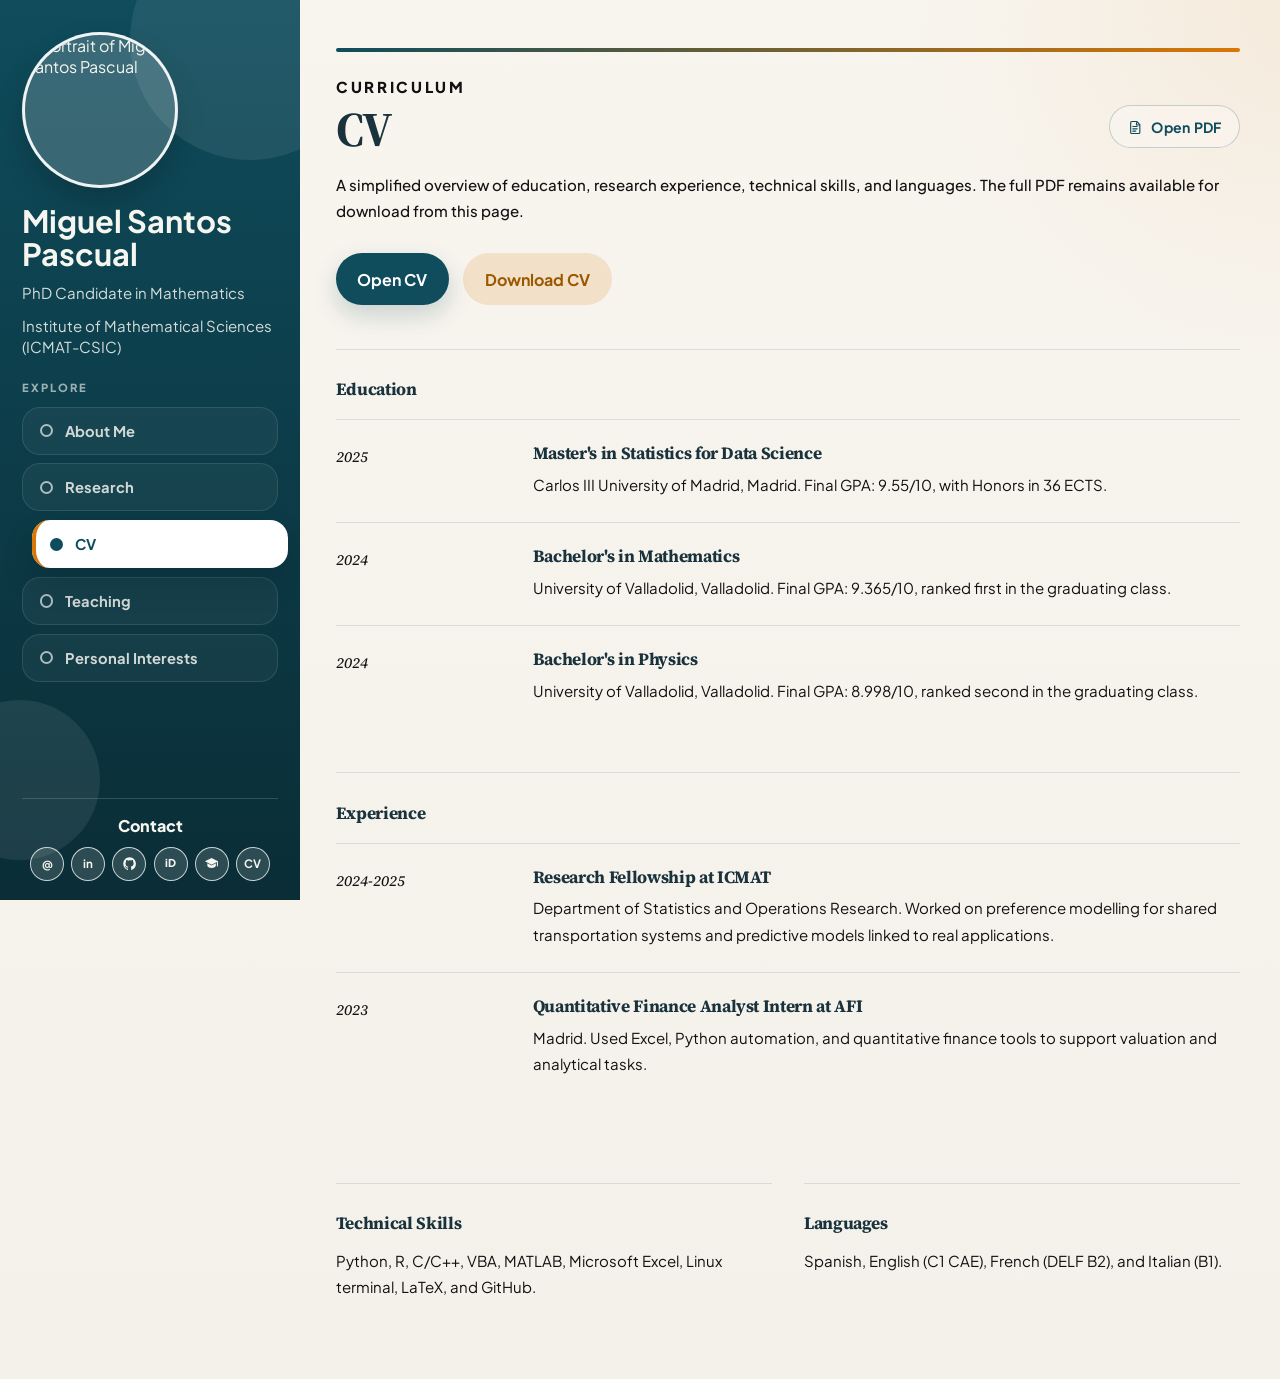
==== cv.html @ 4fe79783 "mss" ====
<!DOCTYPE html>
<html lang="en">
<head>
  <meta charset="UTF-8">
  <meta name="viewport" content="width=device-width, initial-scale=1.0">
  <meta name="description" content="Curriculum vitae for Miguel Santos Pascual.">
  <title>Miguel Santos Pascual | CV</title>
  <link rel="preconnect" href="https://fonts.googleapis.com">
  <link rel="preconnect" href="https://fonts.gstatic.com" crossorigin>
  <link href="https://fonts.googleapis.com/css2?family=Plus+Jakarta+Sans:wght@400;500;600;700;800&family=Source+Serif+4:opsz,wght@8..60,500;8..60,700&display=swap" rel="stylesheet">
  <link rel="stylesheet" href="assets/css/styles.css">
</head>
<body>
  <div class="page-shell">
    <aside class="sidebar">
      <div class="sidebar__inner">
        <div class="avatar">
          <img src="assets/img/profile.jpg" alt="Portrait of Miguel Santos Pascual">
        </div>

        <div class="profile-block">
          <h1>Miguel Santos Pascual</h1>
          <p class="profile-role">PhD Candidate in Mathematics</p>
          <p class="profile-location">Institute of Mathematical Sciences (ICMAT-CSIC)</p>
        </div>

        <nav class="section-nav" aria-label="Section navigation">
          <p class="section-nav__label">Explore</p>
          <a class="section-nav__link" href="index.html">About Me</a>
          <a class="section-nav__link" href="research.html">Research</a>
          <a class="section-nav__link is-active" href="cv.html" aria-current="page">CV</a>
          <a class="section-nav__link" href="teaching.html">Teaching</a>
          <a class="section-nav__link" href="interests.html">Personal Interests</a>
        </nav>

        <footer class="sidebar-footer">
          <p class="sidebar-footer__title">Contact</p>
          <div class="social-links social-links--footer">
            <a href="https://www.icmat.es/people/miguel-santos-2/" aria-label="ICMAT profile" target="_blank" rel="noreferrer">
              <span aria-hidden="true">@</span>
            </a>
            <a href="https://www.linkedin.com/in/miguel-santos-pascual-a18722290/" aria-label="LinkedIn" target="_blank" rel="noreferrer">
              <span aria-hidden="true">in</span>
            </a>
            <a href="https://github.com/MiguelSantPasc" aria-label="GitHub" target="_blank" rel="noreferrer">
              <svg class="social-icon" viewBox="0 0 24 24" aria-hidden="true">
                <path d="M12 2C6.48 2 2 6.6 2 12.27c0 4.54 2.87 8.39 6.84 9.75.5.1.66-.22.66-.5v-1.73c-2.78.62-3.37-1.37-3.37-1.37-.45-1.2-1.11-1.52-1.11-1.52-.91-.64.07-.63.07-.63 1 .08 1.53 1.06 1.53 1.06.9 1.57 2.35 1.12 2.92.86.09-.67.35-1.12.63-1.38-2.22-.26-4.56-1.14-4.56-5.09 0-1.12.39-2.03 1.03-2.75-.1-.27-.45-1.3.1-2.7 0 0 .84-.28 2.75 1.05A9.3 9.3 0 0 1 12 6.84c.85 0 1.71.12 2.51.36 1.91-1.33 2.75-1.05 2.75-1.05.55 1.4.2 2.43.1 2.7.64.72 1.03 1.63 1.03 2.75 0 3.96-2.34 4.82-4.57 5.08.36.32.69.95.69 1.92v2.85c0 .28.18.61.67.5A10.26 10.26 0 0 0 22 12.27C22 6.6 17.52 2 12 2Z" fill="currentColor"/>
              </svg>
            </a>
            <a href="https://orcid.org/my-orcid?orcid=0009-0005-3973-8576" aria-label="ORCID" target="_blank" rel="noreferrer">
              <span class="social-icon-text social-icon-text--orcid" aria-hidden="true">iD</span>
            </a>
            <a href="https://scholar.google.es/citations?user=7MgIqfgAAAAJ&hl=es&oi=ao" aria-label="Google Scholar" target="_blank" rel="noreferrer">
              <svg class="social-icon" viewBox="0 0 24 24" aria-hidden="true">
                <path d="M12 3 1.5 8.4 12 13.8l8.36-4.3V16H22V8.4Zm-6.75 8.6V15c0 2.2 3.05 4 6.75 4s6.75-1.8 6.75-4v-3.4L12 15.1Z" fill="currentColor"/>
              </svg>
            </a>
            <a href="assets/documents/CV.pdf" aria-label="Curriculum Vitae" target="_blank" rel="noreferrer">
              <span aria-hidden="true">CV</span>
            </a>
          </div>
        </footer>
      </div>
    </aside>

    <main class="content content--single">
      <article class="page-panel">
        <p class="section-tag">Curriculum</p>
        <div class="section-heading">
          <h2>CV</h2>
          <a class="resource-link resource-link--primary" href="assets/documents/CV.pdf" target="_blank" rel="noreferrer" aria-label="Open curriculum vitae">
            <svg class="resource-link__icon" viewBox="0 0 24 24" aria-hidden="true">
              <path d="M7 3.75h7.7l4.55 4.55V20.25a1.5 1.5 0 0 1-1.5 1.5H7a1.5 1.5 0 0 1-1.5-1.5V5.25A1.5 1.5 0 0 1 7 3.75Zm7.25 1.8v3.5h3.5" fill="none" stroke="currentColor" stroke-linecap="round" stroke-linejoin="round" stroke-width="1.7"/>
              <path d="M8.75 11.25h6.5M8.75 14.75h6.5M8.75 18.25h4.25" fill="none" stroke="currentColor" stroke-linecap="round" stroke-width="1.7"/>
            </svg>
            <span>Open PDF</span>
          </a>
        </div>

        <p class="lead">
          A simplified overview of education, research experience, technical skills, and
          languages. The full PDF remains available for download from this page.
        </p>

        <div class="button-row">
          <a class="button-link" href="assets/documents/CV.pdf" target="_blank" rel="noreferrer">Open CV</a>
          <a class="button-link button-link--secondary" href="assets/documents/CV.pdf" download>Download CV</a>
        </div>

        <section class="page-section page-section--spaced">
          <h3>Education</h3>
          <div class="entry-list">
            <article class="entry">
              <p class="entry__meta">2025</p>
              <div class="entry__body">
                <h4>Master's in Statistics for Data Science</h4>
                <p>Carlos III University of Madrid, Madrid. Final GPA: 9.55/10, with Honors in 36 ECTS.</p>
              </div>
            </article>
            <article class="entry">
              <p class="entry__meta">2024</p>
              <div class="entry__body">
                <h4>Bachelor's in Mathematics</h4>
                <p>University of Valladolid, Valladolid. Final GPA: 9.365/10, ranked first in the graduating class.</p>
              </div>
            </article>
            <article class="entry">
              <p class="entry__meta">2024</p>
              <div class="entry__body">
                <h4>Bachelor's in Physics</h4>
                <p>University of Valladolid, Valladolid. Final GPA: 8.998/10, ranked second in the graduating class.</p>
              </div>
            </article>
          </div>
        </section>

        <section class="page-section page-section--spaced">
          <h3>Experience</h3>
          <div class="entry-list">
            <article class="entry">
              <p class="entry__meta">2024-2025</p>
              <div class="entry__body">
                <h4>Research Fellowship at ICMAT</h4>
                <p>Department of Statistics and Operations Research. Worked on preference modelling for shared transportation systems and predictive models linked to real applications.</p>
              </div>
            </article>
            <article class="entry">
              <p class="entry__meta">2023</p>
              <div class="entry__body">
                <h4>Quantitative Finance Analyst Intern at AFI</h4>
                <p>Madrid. Used Excel, Python automation, and quantitative finance tools to support valuation and analytical tasks.</p>
              </div>
            </article>
          </div>
        </section>

        <div class="page-split page-split--tight">
          <section class="page-section page-section--spaced">
            <h3>Technical Skills</h3>
            <p>Python, R, C/C++, VBA, MATLAB, Microsoft Excel, Linux terminal, LaTeX, and GitHub.</p>
          </section>

          <section class="page-section page-section--spaced">
            <h3>Languages</h3>
            <p>Spanish, English (C1 CAE), French (DELF B2), and Italian (B1).</p>
          </section>
        </div>
      </article>
    </main>
  </div>
</body>
</html>
---- assets/css/styles.css ----
:root {
  --bg: #f4f1ea;
  --surface: rgba(255, 255, 255, 0.84);
  --surface-strong: #ffffff;
  --sidebar: linear-gradient(180deg, #0f4c5c 0%, #0a2d36 100%);
  --sidebar-width: clamp(300px, 24vw, 300px);
  --content-gap: clamp(1.4rem, 2.8vw, 2.8rem);
  --sidebar-text: #f6f6f1;
  --ink: #19323c;
  --muted: #5f6e76;
  --accent: #d97706;
  --accent-soft: rgba(217, 119, 6, 0.16);
  --section-active: #0f4c5c;
  --border: rgba(25, 50, 60, 0.12);
  --shadow: 0 24px 60px rgba(15, 38, 47, 0.12);
}

* {
  box-sizing: border-box;
}

html {
  scroll-behavior: smooth;
}

body {
  margin: 0;
  min-height: 100vh;
  font-family: "Plus Jakarta Sans", sans-serif;
  color: var(--ink);
  background:
    radial-gradient(circle at top right, rgba(217, 119, 6, 0.08), transparent 20%),
    linear-gradient(180deg, #f8f5ef 0%, var(--bg) 100%);
}

a {
  color: inherit;
  text-decoration: none;
}

.page-shell {
  position: relative;
  min-height: 100vh;
}

.sidebar {
  position: fixed;
  inset: 0 auto 0 0;
  width: var(--sidebar-width);
  height: 100vh;
  z-index: 20;
  background: var(--sidebar);
  color: var(--sidebar-text);
  overflow: hidden;
}

.sidebar::before,
.sidebar::after {
  content: "";
  position: absolute;
  border-radius: 999px;
  background: rgba(255, 255, 255, 0.08);
}

.sidebar::before {
  width: 240px;
  height: 240px;
  top: -80px;
  right: -70px;
}

.sidebar::after {
  width: 160px;
  height: 160px;
  bottom: 40px;
  left: -60px;
}

.sidebar__inner {
  display: flex;
  flex-direction: column;
  gap: 1rem;
  padding: 2rem 1.35rem 1.2rem;
  min-height: 100%;
  overflow-y: auto;
}

.avatar {
  width: 156px;
  height: 156px;
  overflow: hidden;
  border-radius: 50%;
  border: 3px solid rgba(255, 255, 255, 0.92);
  background: rgba(255, 255, 255, 0.18);
  box-shadow: 0 14px 28px rgba(0, 0, 0, 0.18);
}

.avatar img {
  width: 100%;
  height: 100%;
  display: block;
  object-fit: cover;
}

.section-tag {
  margin: 0 0 0.35rem;
  text-transform: uppercase;
  letter-spacing: 0.18em;
  font-size: 0.72rem;
  font-weight: 800;
}

.profile-block h1 {
  margin: 0;
  font-size: clamp(1.7rem, 2.4vw, 2.2rem);
  line-height: 1.08;
}

.profile-role,
.profile-location {
  margin: 0.7rem 0 0;
  line-height: 1.45;
  font-size: 0.94rem;
  color: rgba(246, 246, 241, 0.86);
}

.section-nav {
  position: relative;
  display: grid;
  gap: 0.55rem;
  margin: 0.35rem 0 0.15rem;
  isolation: isolate;
}

.section-nav__label {
  margin: 0 0 0.25rem;
  font-size: 0.7rem;
  font-weight: 800;
  letter-spacing: 0.18em;
  text-transform: uppercase;
  color: rgba(246, 246, 241, 0.62);
}

.section-nav__link {
  position: relative;
  display: flex;
  align-items: center;
  gap: 0.72rem;
  width: 100%;
  min-height: 48px;
  padding: 0.82rem 1.1rem;
  border: 1px solid rgba(255, 255, 255, 0.1);
  border-radius: 18px;
  color: rgba(246, 246, 241, 0.84);
  font-size: 0.92rem;
  font-weight: 700;
  background: rgba(255, 255, 255, 0.045);
  transition:
    transform 180ms ease,
    color 180ms ease,
    border-color 180ms ease,
    background 180ms ease,
    box-shadow 180ms ease;
}

.section-nav__link::before {
  content: "";
  flex: 0 0 auto;
  width: 0.58rem;
  height: 0.58rem;
  border-radius: 999px;
  border: 2px solid rgba(255, 255, 255, 0.65);
  transition: inherit;
}

.section-nav__link::after {
  content: "";
  position: absolute;
  inset: -1px;
  border-radius: inherit;
  border-left: 4px solid var(--accent);
  background: transparent;
  opacity: 0;
  pointer-events: none;
  transition: inherit;
}

.section-nav__link:hover,
.section-nav__link:focus-visible {
  border-color: rgba(255, 255, 255, 0.24);
  color: #ffffff;
  transform: translateX(4px);
  outline: none;
}

.section-nav__link.is-active {
  z-index: 1;
  transform: translateX(10px);
  border-color: rgba(255, 255, 255, 0.08);
  color: var(--section-active);
  background: var(--surface-strong);
  box-shadow: 0 16px 30px rgba(5, 22, 27, 0.18);
}

.section-nav__link.is-active::before {
  border-color: var(--section-active);
  background: var(--section-active);
}

.section-nav__link.is-active::after {
  opacity: 1;
}

.social-links {
  display: flex;
  gap: 0.75rem;
  flex-wrap: wrap;
}

.social-links a,
.social-links button {
  min-width: 48px;
  height: 48px;
  padding: 0 0.9rem;
  display: grid;
  place-items: center;
  border-radius: 50%;
  border: 2px solid rgba(255, 255, 255, 0.75);
  background: rgba(255, 255, 255, 0.12);
  color: inherit;
  font-weight: 700;
  font-family: inherit;
  cursor: pointer;
}

.sidebar-footer {
  margin-top: auto;
  padding-top: 1rem;
  border-top: 1px solid rgba(255, 255, 255, 0.16);
  text-align: center;
}

.sidebar-footer__title {
  margin: 0 0 0.7rem;
  font-size: 1rem;
  font-weight: 800;
}

.social-links--footer {
  justify-content: center;
  gap: 0.45rem;
  flex-wrap: nowrap;
}

.social-links--footer a {
  min-width: 34px;
  width: 34px;
  height: 34px;
  padding: 0;
  border-width: 1px;
  font-size: 0.72rem;
  background: rgba(255, 255, 255, 0.14);
}

.social-links--footer button {
  min-width: 34px;
  width: 34px;
  height: 34px;
  padding: 0;
  border-width: 1px;
  font-size: 0.72rem;
  background: rgba(255, 255, 255, 0.14);
}

.social-icon {
  width: 0.95rem;
  height: 0.95rem;
}

.social-icon-text {
  line-height: 1;
}

.social-icon-text--orcid {
  font-size: 0.68rem;
  font-weight: 800;
  letter-spacing: -0.03em;
}

.sidebar-footer__status {
  min-height: 1.2rem;
  margin: 0.65rem 0 0;
  font-size: 0.78rem;
  font-weight: 700;
  color: rgba(246, 246, 241, 0.86);
}

.content {
  display: flex;
  flex-direction: column;
  align-items: flex-start;
  min-height: 100vh;
  margin-left: calc(var(--sidebar-width) + var(--content-gap));
  padding: 3rem 2.5rem 4rem 0;
}

.content--single {
  justify-content: flex-start;
  align-items: stretch;
}

.panel {
  position: relative;
  margin: 0 0 1.5rem;
  max-width: 1040px;
  width: min(1040px, calc(100vw - var(--sidebar-width) - var(--content-gap) - 2rem));
  padding: 2rem;
  border: 1px solid var(--border);
  border-radius: 26px;
  background: var(--surface);
  box-shadow: 0 18px 40px rgba(15, 38, 47, 0.08);
  scroll-margin-top: 1.5rem;
  transition:
    border-color 220ms ease,
    box-shadow 220ms ease,
    transform 220ms ease;
}

.panel.is-active {
  border-color: rgba(15, 76, 92, 0.26);
  box-shadow:
    0 26px 60px rgba(15, 38, 47, 0.16),
    inset 0 0 0 1px rgba(15, 76, 92, 0.08);
}

.panel.is-active h2 {
  color: var(--section-active);
}

.hero-panel {
  padding: 2.5rem;
}

.section-heading {
  display: flex;
  align-items: flex-start;
  justify-content: space-between;
  gap: 1rem;
  margin-bottom: 1.1rem;
}

.section-tag {
  color: var(--accent);
}

.panel h2,
.page-panel h2 {
  margin: 0;
  font-family: "Source Serif 4", serif;
  font-size: clamp(2.15rem, 3.8vw, 3.4rem);
  line-height: 1;
  letter-spacing: -0.03em;
}

.lead--secondary {
  margin-top: 1.1rem;
}

.lead,
.page-panel p,
.timeline p,
.info-card p,
.project-card p,
.research-item p,
.teaching-card p,
.interest-placeholder p {
  color: #111111;
  line-height: 1.74;
  font-size: 0.94rem;
}

.hero-stats {
  display: grid;
  grid-template-columns: repeat(3, minmax(0, 1fr));
  gap: 1rem;
  margin-top: 2rem;
}

.hero-stats article,
.info-card,
.project-card {
  border-radius: 22px;
  border: 1px solid var(--border);
  background: var(--surface-strong);
}

.hero-stats article {
  padding: 1.35rem;
}

.stat-value {
  display: block;
  margin-bottom: 0.35rem;
  color: var(--accent);
  font-size: 2rem;
  font-weight: 800;
}

.stat-label {
  color: var(--muted);
  font-weight: 600;
}

.grid-two {
  display: grid;
  grid-template-columns: repeat(2, minmax(0, 1fr));
  gap: 1rem;
  margin-top: 1.5rem;
}

.info-card {
  padding: 1.4rem;
}

.info-card h3,
.project-card h3,
.timeline h3 {
  margin: 0 0 0.5rem;
  font-size: 1.15rem;
}

.timeline {
  display: grid;
  gap: 1rem;
  margin-top: 1.5rem;
}

.timeline article {
  display: grid;
  grid-template-columns: 180px minmax(0, 1fr);
  gap: 1rem;
  align-items: start;
  padding-bottom: 1rem;
  border-bottom: 1px solid var(--border);
}

.timeline article:last-child {
  border-bottom: 0;
  padding-bottom: 0;
}

.timeline-year {
  display: inline-block;
  padding: 0.45rem 0.8rem;
  border-radius: 999px;
  background: var(--accent-soft);
  color: #9a5800;
  font-weight: 800;
  font-size: 0.9rem;
}

.button-link {
  display: inline-flex;
  margin-top: 0;
  padding: 0.95rem 1.35rem;
  border-radius: 999px;
  background: #0f4c5c;
  color: #fff;
  font-weight: 700;
  box-shadow: 0 10px 24px rgba(15, 76, 92, 0.2);
}

.button-link--secondary {
  background: var(--accent-soft);
  color: #9a5800;
  box-shadow: none;
}

.button-link--light {
  background: rgba(255, 255, 255, 0.16);
  color: #fff;
  box-shadow: none;
}

.resource-link {
  display: inline-flex;
  align-items: center;
  justify-content: center;
  width: 2.65rem;
  height: 2.65rem;
  border-radius: 999px;
  border: 1px solid rgba(15, 76, 92, 0.22);
  background: rgba(255, 255, 255, 0.28);
  color: var(--section-active);
  box-shadow: none;
}

.resource-link--primary {
  gap: 0.5rem;
  width: auto;
  padding: 0.78rem 1.08rem;
  border-radius: 999px;
  font-size: 0.88rem;
  font-weight: 700;
  letter-spacing: 0.02em;
}

.resource-link__icon {
  width: 1rem;
  height: 1rem;
  flex: 0 0 auto;
}

.button-row {
  display: flex;
  gap: 0.9rem;
  flex-wrap: wrap;
  margin-top: 1.8rem;
}

.project-list {
  display: grid;
  gap: 1rem;
  margin-top: 1.5rem;
}

.grid-two--spaced {
  margin-top: 1rem;
}

.research-stack {
  display: grid;
  gap: 1.3rem;
  margin-top: 1.6rem;
}

.research-group {
  display: grid;
  gap: 0.85rem;
}

.research-group h3,
.teaching-card h3 {
  margin: 0;
  font-size: 1.15rem;
}

.research-item,
.teaching-card,
.interest-placeholder {
  border-radius: 22px;
  border: 1px solid var(--border);
  background: var(--surface-strong);
}

.research-item,
.teaching-card {
  padding: 1.35rem;
}

.research-item__top {
  display: flex;
  align-items: center;
  gap: 0.75rem;
  margin-bottom: 0.9rem;
}

.research-item h4 {
  margin: 0 0 0.65rem;
  font-size: 1.08rem;
  line-height: 1.35;
}

.research-meta,
.teaching-meta {
  color: #8a5a15;
  font-size: 0.82rem;
  font-weight: 800;
  letter-spacing: 0.04em;
  text-transform: uppercase;
}

.research-item--empty,
.research-item--placeholder {
  background: rgba(255, 255, 255, 0.55);
}

.research-item--empty p,
.research-item--placeholder p {
  margin-bottom: 0;
}

.timeline--compact {
  margin-top: 1rem;
}

.teaching-list {
  display: grid;
  gap: 1rem;
  margin-top: 1.5rem;
}

.interest-placeholder {
  margin-top: 1.5rem;
  padding: 1.5rem;
}

.project-card {
  display: flex;
  justify-content: space-between;
  gap: 1rem;
  align-items: center;
  padding: 1.4rem;
}

.project-card a {
  flex-shrink: 0;
  padding: 0.8rem 1rem;
  border-radius: 999px;
  background: var(--accent-soft);
  color: #9a5800;
  font-weight: 700;
}

.page-panel {
  position: relative;
  margin: 0 0 1.5rem;
  max-width: 1120px;
  width: min(1120px, calc(100vw - var(--sidebar-width) - var(--content-gap) - 2.5rem));
  margin-bottom: 0;
  padding: 0;
  border: 0;
  border-radius: 0;
  background: transparent;
  box-shadow: none;
}

.page-panel::before {
  content: "";
  display: block;
  width: 100%;
  height: 4px;
  margin-bottom: 1.35rem;
  border-radius: 999px;
  background: linear-gradient(90deg, #0f4c5c 0%, #d97706 100%);
}

.page-panel > p,
.page-section > p {
  max-width: none;
}

.page-panel .lead {
  max-width: none;
  font-size: clamp(0.94rem, 1.15vw, 1rem);
  line-height: 1.76;
  font-weight: 500;
}

.page-section h3,
.page-panel h3 {
  margin: 0 0 0.8rem;
  font-family: "Source Serif 4", serif;
  font-size: clamp(1.08rem, 1.3vw, 1.32rem);
  line-height: 1.1;
  letter-spacing: -0.02em;
}

.page-section--spaced {
  margin-top: 2.75rem;
  padding-top: 1.9rem;
  border-top: 1px solid var(--border);
}

.page-split {
  display: grid;
  grid-template-columns: repeat(2, minmax(0, 1fr));
  gap: 2.4rem;
  margin-top: 2.35rem;
}

.page-split--tight {
  gap: 2rem;
}

.entry-list {
  margin-top: 1.25rem;
  border-top: 1px solid var(--border);
}

.entry {
  display: grid;
  grid-template-columns: 165px minmax(0, 1fr);
  gap: 2rem;
  padding: 1.5rem 0;
  border-bottom: 1px solid var(--border);
}

.entry:last-child {
  border-bottom: 0;
}

.entry__meta {
  margin: 0;
  color: #6f6255;
  font-family: "Source Serif 4", serif;
  font-size: 0.98rem;
  font-weight: 500;
  letter-spacing: 0;
  text-transform: none;
  font-style: italic;
}

.entry__body h4 {
  margin: 0 0 0.5rem;
  font-family: "Source Serif 4", serif;
  font-size: 1.08rem;
  line-height: 1.15;
  letter-spacing: -0.02em;
  color: var(--ink);
}

.entry__body p {
  margin: 0;
  max-width: none;
}

.entry__heading {
  display: flex;
  align-items: flex-start;
  justify-content: space-between;
  gap: 1.1rem;
}

.empty-state {
  margin: 1rem 0 0;
  color: #4f5f66;
  font-size: 1.02rem;
  font-style: italic;
}

.soft-note {
  margin: 1.6rem 0 0;
  max-width: 62ch;
  padding: 0 0 0 1rem;
  border-left: 3px solid var(--accent);
  background: transparent;
  color: #111111;
}

@media (max-width: 980px) {
  .page-shell {
    display: block;
  }

  .sidebar {
    position: relative;
    inset: auto;
    width: auto;
    height: auto;
  }

  .sidebar__inner {
    position: static;
    min-height: auto;
    overflow-y: visible;
  }

  .content {
    width: auto;
    margin-left: 0;
    padding-top: 0;
    padding-left: 1rem;
  }

  .section-nav__link::after {
    inset: -1px;
  }

  .section-nav {
    margin-right: 0;
  }

  .section-nav__link {
    border-radius: 18px;
  }

  .section-nav__link:hover,
  .section-nav__link:focus-visible,
  .section-nav__link.is-active {
    transform: translateX(0);
  }

  .panel,
  .page-panel {
    width: min(1040px, 100%);
  }

  .page-split,
  .entry {
    grid-template-columns: 1fr;
  }
}

@media (max-width: 720px) {
  .content,
  .sidebar__inner {
    padding-left: 1rem;
    padding-right: 1rem;
  }

  .section-nav__link {
    min-height: 44px;
    padding: 0.75rem 0.95rem;
  }

  .section-heading {
    flex-direction: column;
    align-items: flex-start;
  }

  .page-panel h2 {
    font-size: clamp(1.95rem, 8vw, 2.5rem);
  }

  .page-panel .lead,
  .page-panel p {
    font-size: 0.88rem;
  }

  .entry {
    gap: 0.55rem;
    padding: 1.2rem 0;
  }

  .entry__body h4 {
    font-size: 1rem;
  }

  .page-split,
  .page-split--tight {
    gap: 1.5rem;
  }

  .hero-stats,
  .grid-two,
  .timeline article {
    grid-template-columns: 1fr;
  }

  .project-card {
    flex-direction: column;
    align-items: flex-start;
  }
}
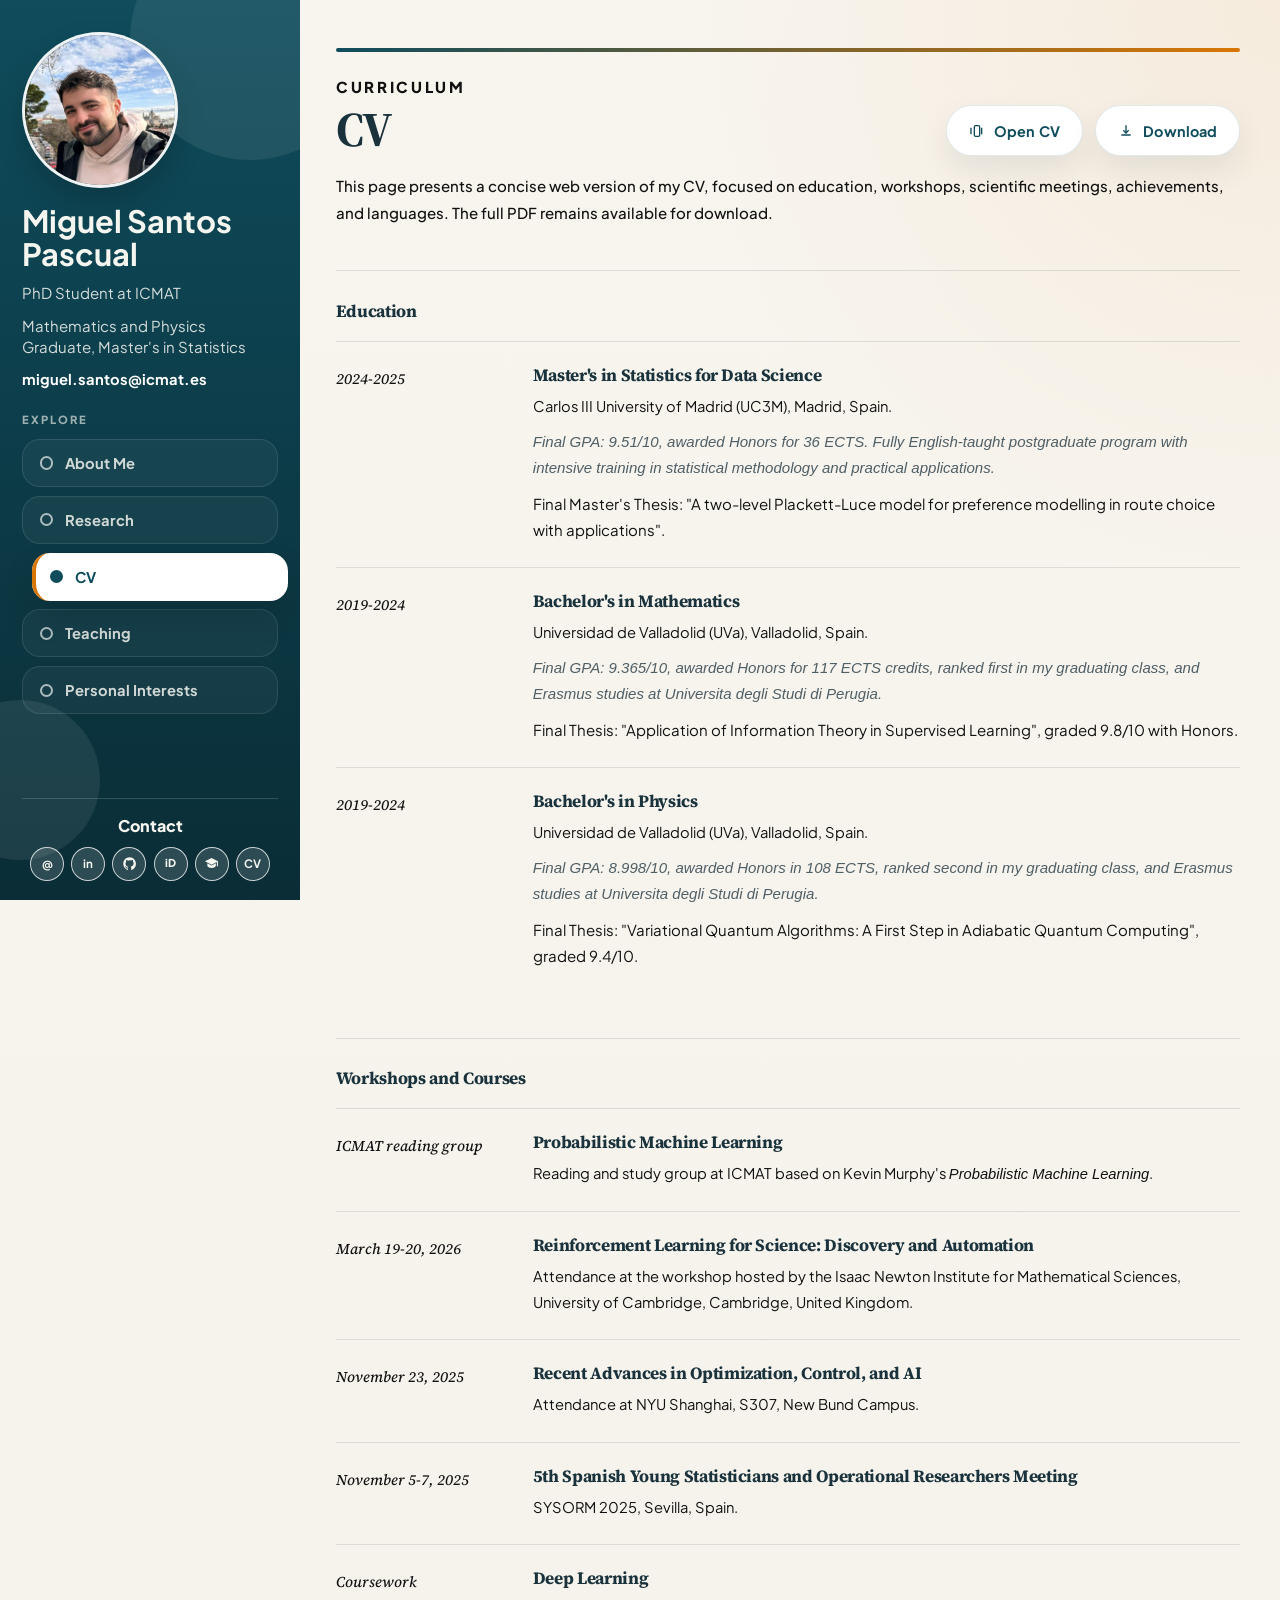
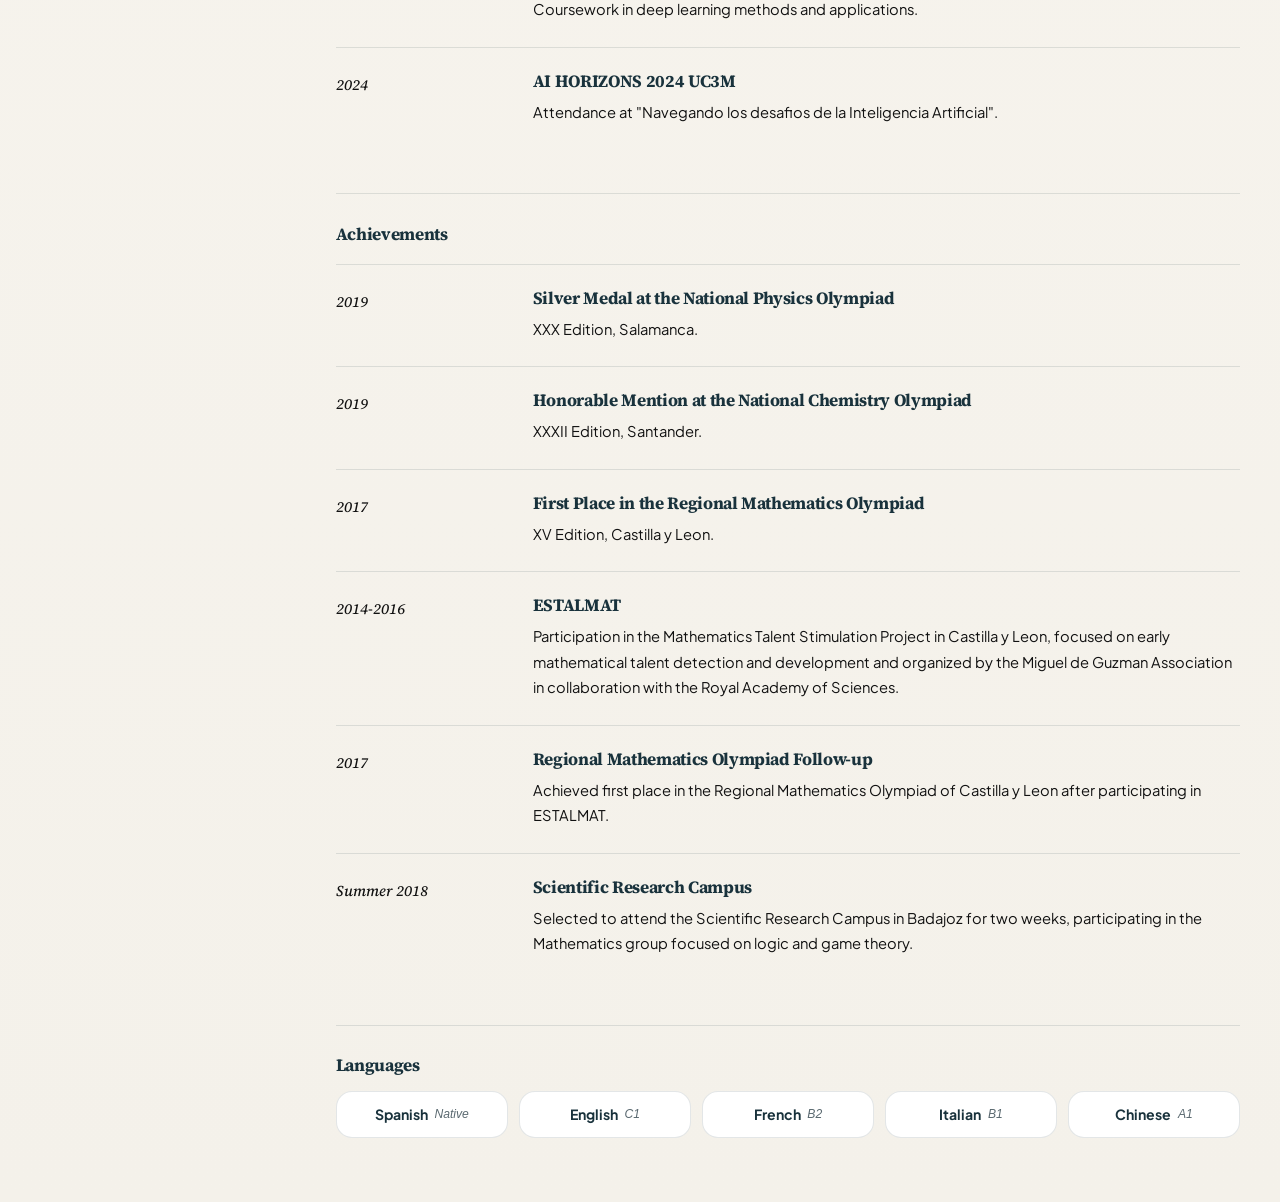
==== commit 88ba4953: "M" ====
--- a/cv.html
+++ b/cv.html
@@ -3,7 +3,7 @@
 <head>
   <meta charset="UTF-8">
   <meta name="viewport" content="width=device-width, initial-scale=1.0">
-  <meta name="description" content="Curriculum vitae for Miguel Santos Pascual.">
+  <meta name="description" content="Curriculum vitae and academic profile of Miguel Santos Pascual.">
   <title>Miguel Santos Pascual | CV</title>
   <link rel="preconnect" href="https://fonts.googleapis.com">
   <link rel="preconnect" href="https://fonts.gstatic.com" crossorigin>
@@ -20,8 +20,9 @@
 
         <div class="profile-block">
           <h1>Miguel Santos Pascual</h1>
-          <p class="profile-role">PhD Candidate in Mathematics</p>
-          <p class="profile-location">Institute of Mathematical Sciences (ICMAT-CSIC)</p>
+          <p class="profile-role">PhD Student at ICMAT</p>
+          <p class="profile-location">Mathematics and Physics Graduate, Master's in Statistics</p>
+          <a class="profile-contact" href="mailto:miguel.santos@icmat.es">miguel.santos@icmat.es</a>
         </div>
 
         <nav class="section-nav" aria-label="Section navigation">
@@ -68,83 +69,218 @@
         <p class="section-tag">Curriculum</p>
         <div class="section-heading">
           <h2>CV</h2>
-          <a class="resource-link resource-link--primary" href="assets/documents/CV.pdf" target="_blank" rel="noreferrer" aria-label="Open curriculum vitae">
-            <svg class="resource-link__icon" viewBox="0 0 24 24" aria-hidden="true">
-              <path d="M7 3.75h7.7l4.55 4.55V20.25a1.5 1.5 0 0 1-1.5 1.5H7a1.5 1.5 0 0 1-1.5-1.5V5.25A1.5 1.5 0 0 1 7 3.75Zm7.25 1.8v3.5h3.5" fill="none" stroke="currentColor" stroke-linecap="round" stroke-linejoin="round" stroke-width="1.7"/>
-              <path d="M8.75 11.25h6.5M8.75 14.75h6.5M8.75 18.25h4.25" fill="none" stroke="currentColor" stroke-linecap="round" stroke-width="1.7"/>
-            </svg>
-            <span>Open PDF</span>
-          </a>
+          <div class="section-heading__actions">
+            <a class="button-link button-link--white" href="assets/documents/CV.pdf" target="_blank" rel="noreferrer">
+              <svg class="button-link__icon" viewBox="0 0 24 24" aria-hidden="true">
+                <path d="M14 3h-4a3 3 0 0 0-3 3v12a3 3 0 0 0 3 3h4a3 3 0 0 0 3-3V6a3 3 0 0 0-3-3Zm1 15a1 1 0 0 1-1 1h-4a1 1 0 0 1-1-1V6a1 1 0 0 1 1-1h4a1 1 0 0 1 1 1Zm5-11v10h-2V7ZM4 7v10H2V7Z" fill="currentColor"/>
+              </svg>
+              <span>Open CV</span>
+            </a>
+            <a class="button-link button-link--white" href="assets/documents/CV.pdf" download>
+              <svg class="button-link__icon" viewBox="0 0 24 24" aria-hidden="true">
+                <path d="M12 3a1 1 0 0 1 1 1v8.59l2.3-2.29 1.4 1.41-4.7 4.7-4.7-4.7 1.4-1.41 2.3 2.29V4a1 1 0 0 1 1-1Zm-7 14h14v2H5Z" fill="currentColor"/>
+              </svg>
+              <span>Download</span>
+            </a>
+          </div>
         </div>
 
         <p class="lead">
-          A simplified overview of education, research experience, technical skills, and
-          languages. The full PDF remains available for download from this page.
+          This page presents a concise web version of my CV, focused on education,
+          workshops, scientific meetings, achievements, and languages. The full PDF remains
+          available for download.
         </p>
-
-        <div class="button-row">
-          <a class="button-link" href="assets/documents/CV.pdf" target="_blank" rel="noreferrer">Open CV</a>
-          <a class="button-link button-link--secondary" href="assets/documents/CV.pdf" download>Download CV</a>
-        </div>
 
         <section class="page-section page-section--spaced">
           <h3>Education</h3>
           <div class="entry-list">
             <article class="entry">
-              <p class="entry__meta">2025</p>
+              <p class="entry__meta">2024-2025</p>
               <div class="entry__body">
                 <h4>Master's in Statistics for Data Science</h4>
-                <p>Carlos III University of Madrid, Madrid. Final GPA: 9.55/10, with Honors in 36 ECTS.</p>
+                <p>Carlos III University of Madrid (UC3M), Madrid, Spain.</p>
+                <p>
+                  Final GPA: 9.51/10, awarded Honors for 36 ECTS. Fully English-taught
+                  postgraduate program with intensive training in statistical methodology and
+                  practical applications.
+                </p>
+                <p>
+                  Final Master's Thesis: "A two-level Plackett-Luce model for preference
+                  modelling in route choice with applications".
+                </p>
+              </div>
+            </article>
+            <article class="entry">
+              <p class="entry__meta">2019-2024</p>
+              <div class="entry__body">
+                <h4>Bachelor's in Mathematics</h4>
+                <p>Universidad de Valladolid (UVa), Valladolid, Spain.</p>
+                <p>
+                  Final GPA: 9.365/10, awarded Honors for 117 ECTS credits, ranked first in my
+                  graduating class, and Erasmus studies at Universita degli Studi di Perugia.
+                </p>
+                <p>
+                  Final Thesis: "Application of Information Theory in Supervised Learning",
+                  graded 9.8/10 with Honors.
+                </p>
+              </div>
+            </article>
+            <article class="entry">
+              <p class="entry__meta">2019-2024</p>
+              <div class="entry__body">
+                <h4>Bachelor's in Physics</h4>
+                <p>Universidad de Valladolid (UVa), Valladolid, Spain.</p>
+                <p>
+                  Final GPA: 8.998/10, awarded Honors in 108 ECTS, ranked second in my
+                  graduating class, and Erasmus studies at Universita degli Studi di Perugia.
+                </p>
+                <p>
+                  Final Thesis: "Variational Quantum Algorithms: A First Step in Adiabatic
+                  Quantum Computing", graded 9.4/10.
+                </p>
+              </div>
+            </article>
+          </div>
+        </section>
+
+        <section class="page-section page-section--spaced">
+          <h3>Workshops and Courses</h3>
+          <div class="entry-list">
+            <article class="entry">
+              <p class="entry__meta">ICMAT reading group</p>
+              <div class="entry__body">
+                <h4>Probabilistic Machine Learning</h4>
+                <p>
+                  Reading and study group at ICMAT based on Kevin Murphy's
+                  <em>Probabilistic Machine Learning</em>.
+                </p>
+              </div>
+            </article>
+            <article class="entry">
+              <p class="entry__meta">March 19-20, 2026</p>
+              <div class="entry__body">
+                <h4>Reinforcement Learning for Science: Discovery and Automation</h4>
+                <p>
+                  Attendance at the workshop hosted by the Isaac Newton Institute for
+                  Mathematical Sciences, University of Cambridge, Cambridge, United Kingdom.
+                </p>
+              </div>
+            </article>
+            <article class="entry">
+              <p class="entry__meta">November 23, 2025</p>
+              <div class="entry__body">
+                <h4>Recent Advances in Optimization, Control, and AI</h4>
+                <p>Attendance at NYU Shanghai, S307, New Bund Campus.</p>
+              </div>
+            </article>
+            <article class="entry">
+              <p class="entry__meta">November 5-7, 2025</p>
+              <div class="entry__body">
+                <h4>5th Spanish Young Statisticians and Operational Researchers Meeting</h4>
+                <p>SYSORM 2025, Sevilla, Spain.</p>
+              </div>
+            </article>
+            <article class="entry">
+              <p class="entry__meta">Coursework</p>
+              <div class="entry__body">
+                <h4>Deep Learning</h4>
+                <p>Coursework in deep learning methods and applications.</p>
               </div>
             </article>
             <article class="entry">
               <p class="entry__meta">2024</p>
               <div class="entry__body">
-                <h4>Bachelor's in Mathematics</h4>
-                <p>University of Valladolid, Valladolid. Final GPA: 9.365/10, ranked first in the graduating class.</p>
-              </div>
-            </article>
-            <article class="entry">
-              <p class="entry__meta">2024</p>
-              <div class="entry__body">
-                <h4>Bachelor's in Physics</h4>
-                <p>University of Valladolid, Valladolid. Final GPA: 8.998/10, ranked second in the graduating class.</p>
-              </div>
-            </article>
-          </div>
-        </section>
-
-        <section class="page-section page-section--spaced">
-          <h3>Experience</h3>
+                <h4>AI HORIZONS 2024 UC3M</h4>
+                <p>Attendance at "Navegando los desafios de la Inteligencia Artificial".</p>
+              </div>
+            </article>
+          </div>
+        </section>
+
+        <section class="page-section page-section--spaced">
+          <h3>Achievements</h3>
           <div class="entry-list">
             <article class="entry">
-              <p class="entry__meta">2024-2025</p>
-              <div class="entry__body">
-                <h4>Research Fellowship at ICMAT</h4>
-                <p>Department of Statistics and Operations Research. Worked on preference modelling for shared transportation systems and predictive models linked to real applications.</p>
-              </div>
-            </article>
-            <article class="entry">
-              <p class="entry__meta">2023</p>
-              <div class="entry__body">
-                <h4>Quantitative Finance Analyst Intern at AFI</h4>
-                <p>Madrid. Used Excel, Python automation, and quantitative finance tools to support valuation and analytical tasks.</p>
-              </div>
-            </article>
-          </div>
-        </section>
-
-        <div class="page-split page-split--tight">
-          <section class="page-section page-section--spaced">
-            <h3>Technical Skills</h3>
-            <p>Python, R, C/C++, VBA, MATLAB, Microsoft Excel, Linux terminal, LaTeX, and GitHub.</p>
-          </section>
-
-          <section class="page-section page-section--spaced">
-            <h3>Languages</h3>
-            <p>Spanish, English (C1 CAE), French (DELF B2), and Italian (B1).</p>
-          </section>
-        </div>
+              <p class="entry__meta">2019</p>
+              <div class="entry__body">
+                <h4>Silver Medal at the National Physics Olympiad</h4>
+                <p>XXX Edition, Salamanca.</p>
+              </div>
+            </article>
+            <article class="entry">
+              <p class="entry__meta">2019</p>
+              <div class="entry__body">
+                <h4>Honorable Mention at the National Chemistry Olympiad</h4>
+                <p>XXXII Edition, Santander.</p>
+              </div>
+            </article>
+            <article class="entry">
+              <p class="entry__meta">2017</p>
+              <div class="entry__body">
+                <h4>First Place in the Regional Mathematics Olympiad</h4>
+                <p>XV Edition, Castilla y Leon.</p>
+              </div>
+            </article>
+            <article class="entry">
+              <p class="entry__meta">2014-2016</p>
+              <div class="entry__body">
+                <h4>ESTALMAT</h4>
+                <p>
+                  Participation in the Mathematics Talent Stimulation Project in Castilla y
+                  Leon, focused on early mathematical talent detection and development and
+                  organized by the Miguel de Guzman Association in collaboration with the Royal
+                  Academy of Sciences.
+                </p>
+              </div>
+            </article>
+            <article class="entry">
+              <p class="entry__meta">2017</p>
+              <div class="entry__body">
+                <h4>Regional Mathematics Olympiad Follow-up</h4>
+                <p>
+                  Achieved first place in the Regional Mathematics Olympiad of Castilla y Leon
+                  after participating in ESTALMAT.
+                </p>
+              </div>
+            </article>
+            <article class="entry">
+              <p class="entry__meta">Summer 2018</p>
+              <div class="entry__body">
+                <h4>Scientific Research Campus</h4>
+                <p>
+                  Selected to attend the Scientific Research Campus in Badajoz for two weeks,
+                  participating in the Mathematics group focused on logic and game theory.
+                </p>
+              </div>
+            </article>
+          </div>
+        </section>
+
+        <section class="page-section page-section--spaced">
+          <h3>Languages</h3>
+          <div class="language-grid">
+            <article class="language-card">
+              <h4>Spanish</h4>
+              <p>Native</p>
+            </article>
+            <article class="language-card">
+              <h4>English</h4>
+              <p>C1</p>
+            </article>
+            <article class="language-card">
+              <h4>French</h4>
+              <p>B2</p>
+            </article>
+            <article class="language-card">
+              <h4>Italian</h4>
+              <p>B1</p>
+            </article>
+            <article class="language-card">
+              <h4>Chinese</h4>
+              <p>A1</p>
+            </article>
+          </div>
+        </section>
       </article>
     </main>
   </div>
--- a/assets/css/styles.css
+++ b/assets/css/styles.css
@@ -122,6 +122,22 @@
   line-height: 1.45;
   font-size: 0.94rem;
   color: rgba(246, 246, 241, 0.86);
+}
+
+.profile-contact {
+  display: inline-block;
+  margin-top: 0.7rem;
+  line-height: 1.45;
+  font-size: 0.92rem;
+  font-weight: 700;
+  color: #ffffff;
+  word-break: break-word;
+}
+
+.profile-contact:hover,
+.profile-contact:focus-visible {
+  text-decoration: underline;
+  text-underline-offset: 0.18em;
 }
 
 .section-nav {
@@ -349,6 +365,13 @@
   margin-bottom: 1.1rem;
 }
 
+.section-heading__actions {
+  display: flex;
+  gap: 0.8rem;
+  flex-wrap: wrap;
+  justify-content: flex-end;
+}
+
 .section-tag {
   color: var(--accent);
 }
@@ -418,8 +441,112 @@
   margin-top: 1.5rem;
 }
 
+.grid-two--cards {
+  align-items: stretch;
+}
+
 .info-card {
   padding: 1.4rem;
+}
+
+.funding-card {
+  display: grid;
+  grid-template-columns: minmax(0, 1fr) 180px;
+  gap: 1.4rem;
+  align-items: center;
+}
+
+.funding-card h3,
+.interest-card h4 {
+  margin: 0 0 0.55rem;
+}
+
+.funding-card p,
+.interest-card p {
+  margin: 0;
+}
+
+.funding-logo {
+  display: flex;
+  justify-content: center;
+  align-items: center;
+  padding: 1rem;
+  border-radius: 18px;
+  background: linear-gradient(180deg, #fff7ea 0%, #ffffff 100%);
+  border: 1px solid rgba(217, 119, 6, 0.18);
+}
+
+.funding-logo img {
+  width: 100%;
+  max-width: 150px;
+  height: auto;
+  display: block;
+}
+
+.interest-grid {
+  display: grid;
+  grid-template-columns: repeat(2, minmax(0, 1fr));
+  gap: 1rem;
+  margin-top: 1.2rem;
+}
+
+.direction-grid {
+  display: grid;
+  grid-template-columns: repeat(3, minmax(0, 1fr));
+  gap: 0.9rem;
+  margin-top: 1.1rem;
+}
+
+.direction-card {
+  padding: 1.05rem 1.15rem;
+  border: 1px solid rgba(25, 50, 60, 0.08);
+  border-radius: 18px;
+  background: rgba(255, 255, 255, 0.55);
+  box-shadow: none;
+}
+
+.direction-card__meta {
+  margin: 0 0 0.55rem;
+  color: #8a5a15;
+  font-size: 0.74rem;
+  font-weight: 800;
+  letter-spacing: 0.05em;
+  text-transform: uppercase;
+}
+
+.direction-card h4 {
+  margin: 0 0 0.45rem;
+  font-family: "Plus Jakarta Sans", sans-serif;
+  font-size: 0.98rem;
+  line-height: 1.35;
+}
+
+.direction-card p {
+  margin: 0;
+  color: #4f5f66;
+  font-size: 0.88rem;
+  line-height: 1.6;
+}
+
+.interest-card {
+  border-radius: 22px;
+  border: 1px solid var(--border);
+  background: var(--surface-strong);
+  padding: 1.35rem;
+  box-shadow: 0 14px 28px rgba(15, 38, 47, 0.05);
+}
+
+.interest-card__tag {
+  display: inline-block;
+  margin-bottom: 0.85rem;
+  padding: 0.38rem 0.72rem;
+  border-radius: 999px;
+  background: var(--accent-soft);
+  color: #9a5800;
+  font-size: 0.77rem;
+  font-weight: 800;
+  letter-spacing: 0.04em;
+  text-transform: uppercase;
 }
 
 .info-card h3,
@@ -461,12 +588,16 @@
 
 .button-link {
   display: inline-flex;
+  align-items: center;
+  gap: 0.58rem;
   margin-top: 0;
   padding: 0.95rem 1.35rem;
   border-radius: 999px;
   background: #0f4c5c;
   color: #fff;
   font-weight: 700;
+  font-size: 0.9rem;
+  letter-spacing: 0.01em;
   box-shadow: 0 10px 24px rgba(15, 76, 92, 0.2);
 }
 
@@ -480,6 +611,37 @@
   background: rgba(255, 255, 255, 0.16);
   color: #fff;
   box-shadow: none;
+}
+
+.button-link--white {
+  background: #ffffff;
+  color: var(--section-active);
+  border: 1px solid rgba(15, 76, 92, 0.12);
+  box-shadow: 0 14px 30px rgba(15, 38, 47, 0.08);
+}
+
+.button-link--white:hover,
+.button-link--white:focus-visible {
+  transform: translateY(-1px);
+  box-shadow: 0 18px 34px rgba(15, 38, 47, 0.12);
+}
+
+.button-link__icon {
+  width: 1rem;
+  height: 1rem;
+  flex: 0 0 auto;
+}
+
+.text-link {
+  color: var(--section-active);
+  text-decoration: underline;
+  text-decoration-color: rgba(15, 76, 92, 0.3);
+  text-underline-offset: 0.16em;
+}
+
+.text-link:hover,
+.text-link:focus-visible {
+  text-decoration-color: currentColor;
 }
 
 .resource-link {
@@ -518,6 +680,10 @@
   margin-top: 1.8rem;
 }
 
+.button-row--compact {
+  margin-top: 0;
+}
+
 .project-list {
   display: grid;
   gap: 1rem;
@@ -620,6 +786,130 @@
   background: var(--accent-soft);
   color: #9a5800;
   font-weight: 700;
+}
+
+.inspiration-grid {
+  display: grid;
+  grid-template-columns: repeat(2, minmax(0, 1fr));
+  gap: 1.4rem;
+  margin-top: 1.4rem;
+}
+
+.inspiration-card {
+  overflow: hidden;
+  border-radius: 22px;
+  border: 1px solid var(--border);
+  background: var(--surface-strong);
+  box-shadow: 0 18px 40px rgba(15, 38, 47, 0.08);
+}
+
+.inspiration-card__media {
+  position: relative;
+  aspect-ratio: 16 / 6.9;
+  padding: 0.72rem 0.72rem 1.15rem;
+  background:
+    radial-gradient(circle at top left, rgba(217, 119, 6, 0.16), transparent 34%),
+    linear-gradient(135deg, #f3eee4 0%, #e9f0f2 100%);
+}
+
+.inspiration-card__image {
+  width: 100%;
+  height: 100%;
+  display: block;
+  object-fit: cover;
+}
+
+.inspiration-card__image--main {
+  border-radius: 18px;
+  box-shadow: 0 14px 26px rgba(15, 38, 47, 0.12);
+}
+
+.inspiration-card__image--float {
+  position: absolute;
+  right: 1rem;
+  bottom: 0.1rem;
+  width: 30%;
+  height: auto;
+  aspect-ratio: 4 / 3;
+  border: 4px solid rgba(255, 255, 255, 0.94);
+  border-radius: 14px;
+  box-shadow: 0 16px 28px rgba(15, 38, 47, 0.16);
+  object-position: center;
+}
+
+.inspiration-card__body {
+  padding: 1.18rem;
+}
+
+.inspiration-card__eyebrow {
+  margin: 0 0 0.55rem;
+  color: #8a5a15;
+  font-size: 0.72rem;
+  font-weight: 800;
+  letter-spacing: 0.08em;
+  text-transform: uppercase;
+}
+
+.inspiration-card h3 {
+  margin: 0 0 0.62rem;
+  font-size: 1.18rem;
+}
+
+.inspiration-card p {
+  margin: 0;
+  color: #111111;
+  line-height: 1.72;
+  font-size: 0.92rem;
+}
+
+.inspiration-links {
+  display: flex;
+  gap: 0.75rem;
+  flex-wrap: wrap;
+  margin-top: 1.15rem;
+}
+
+.inspiration-links .resource-link--primary {
+  min-height: 44px;
+  padding: 0.82rem 1rem;
+  border-radius: 16px;
+  border: 1px solid rgba(15, 76, 92, 0.14);
+  background: linear-gradient(180deg, #ffffff 0%, #f8f3ea 100%);
+  color: var(--ink);
+  font-size: 0.84rem;
+  font-weight: 700;
+  letter-spacing: 0.01em;
+  box-shadow: 0 10px 24px rgba(15, 38, 47, 0.07);
+  transition:
+    transform 180ms ease,
+    box-shadow 180ms ease,
+    border-color 180ms ease,
+    color 180ms ease;
+}
+
+.inspiration-links .resource-link--primary::after {
+  content: "↗";
+  font-size: 0.82rem;
+  line-height: 1;
+}
+
+.inspiration-links .resource-link--primary:hover,
+.inspiration-links .resource-link--primary:focus-visible {
+  transform: translateY(-1px);
+  border-color: rgba(217, 119, 6, 0.28);
+  color: var(--section-active);
+  box-shadow: 0 16px 30px rgba(15, 38, 47, 0.11);
+}
+
+.inspiration-links .resource-link--primary::after {
+  content: "->";
+}
+
+.inspiration-card__caption {
+  margin-top: 0.9rem !important;
+  color: #5a6970 !important;
+  font-size: 0.82rem !important;
+  font-style: italic;
 }
 
 .page-panel {
@@ -704,7 +994,7 @@
   margin: 0;
   color: #6f6255;
   font-family: "Source Serif 4", serif;
-  font-size: 0.98rem;
+  font-size: 0.92rem;
   font-weight: 500;
   letter-spacing: 0;
   text-transform: none;
@@ -725,11 +1015,81 @@
   max-width: none;
 }
 
+.entry__body p + p {
+  margin-top: 0.6rem;
+}
+
+.abstract-label {
+  margin-top: 0.95rem;
+  color: #8a5a15;
+  font-size: 0.72rem;
+  font-weight: 800;
+  letter-spacing: 0.08em;
+  text-transform: uppercase;
+}
+
+.abstract-text {
+  margin-top: 0.3rem;
+  color: #42545c;
+  font-size: 0.86rem;
+  line-height: 1.66;
+}
+
+.entry__body > p:first-of-type {
+  font-size: 0.92rem;
+}
+
+.entry__body > p:nth-of-type(2):not(.abstract-label):not(.abstract-text) {
+  font-style: italic;
+  color: #4f5f66;
+}
+
 .entry__heading {
   display: flex;
   align-items: flex-start;
   justify-content: space-between;
   gap: 1.1rem;
+}
+
+.entry__actions {
+  display: flex;
+  align-items: center;
+  gap: 0.55rem;
+  flex-shrink: 0;
+}
+
+.language-grid {
+  display: grid;
+  grid-template-columns: repeat(5, minmax(0, 1fr));
+  gap: 0.7rem;
+  margin-top: 1rem;
+}
+
+.language-card {
+  display: flex;
+  align-items: center;
+  justify-content: center;
+  gap: 0.42rem;
+  padding: 0.72rem 0.8rem;
+  border-radius: 16px;
+  border: 1px solid var(--border);
+  background: var(--surface-strong);
+  text-align: center;
+}
+
+.language-card h4 {
+  margin: 0;
+  font-family: "Plus Jakarta Sans", sans-serif;
+  font-size: 0.88rem;
+  line-height: 1.2;
+}
+
+.language-card p {
+  margin: 0;
+  color: #5a6970;
+  font-size: 0.76rem;
+  font-style: italic;
+  white-space: nowrap;
 }
 
 .empty-state {
@@ -797,7 +1157,12 @@
   }
 
   .page-split,
-  .entry {
+  .entry,
+  .funding-card,
+  .interest-grid,
+  .direction-grid,
+  .inspiration-grid,
+  .language-grid {
     grid-template-columns: 1fr;
   }
 }
